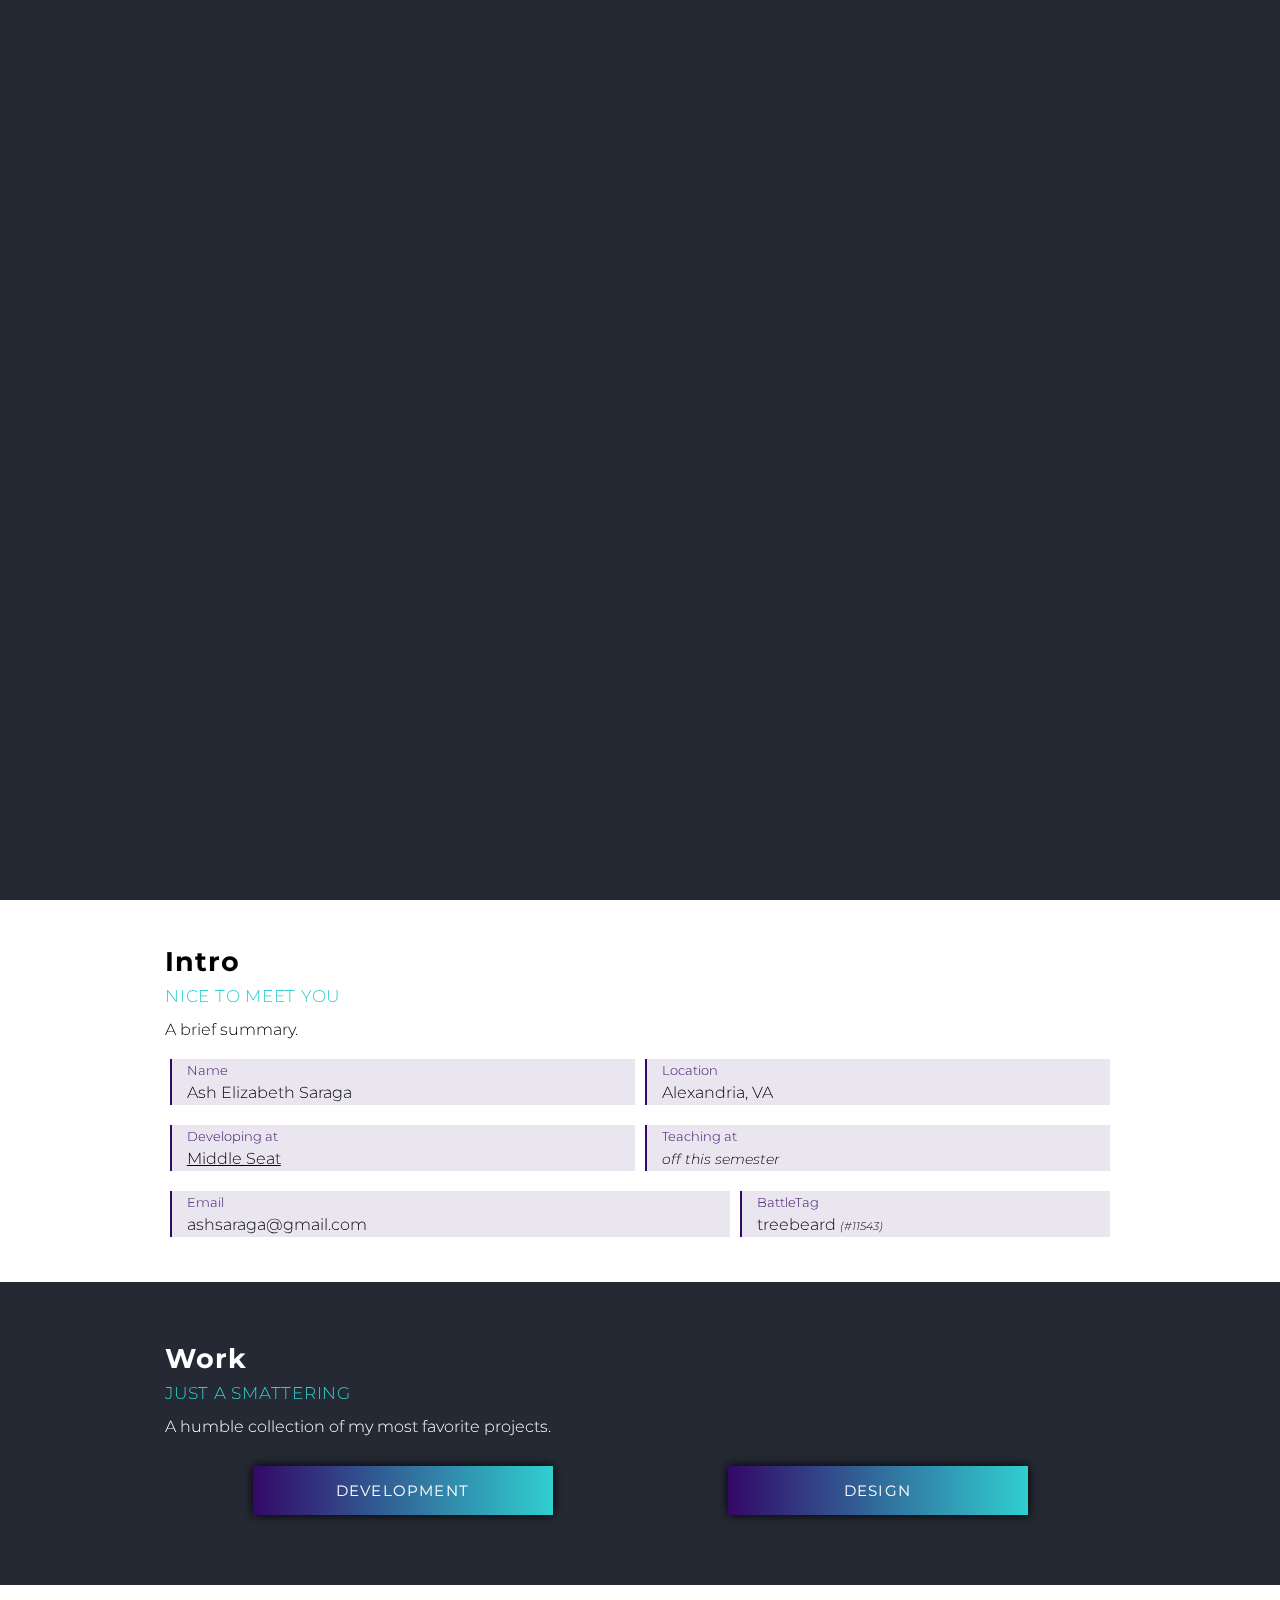
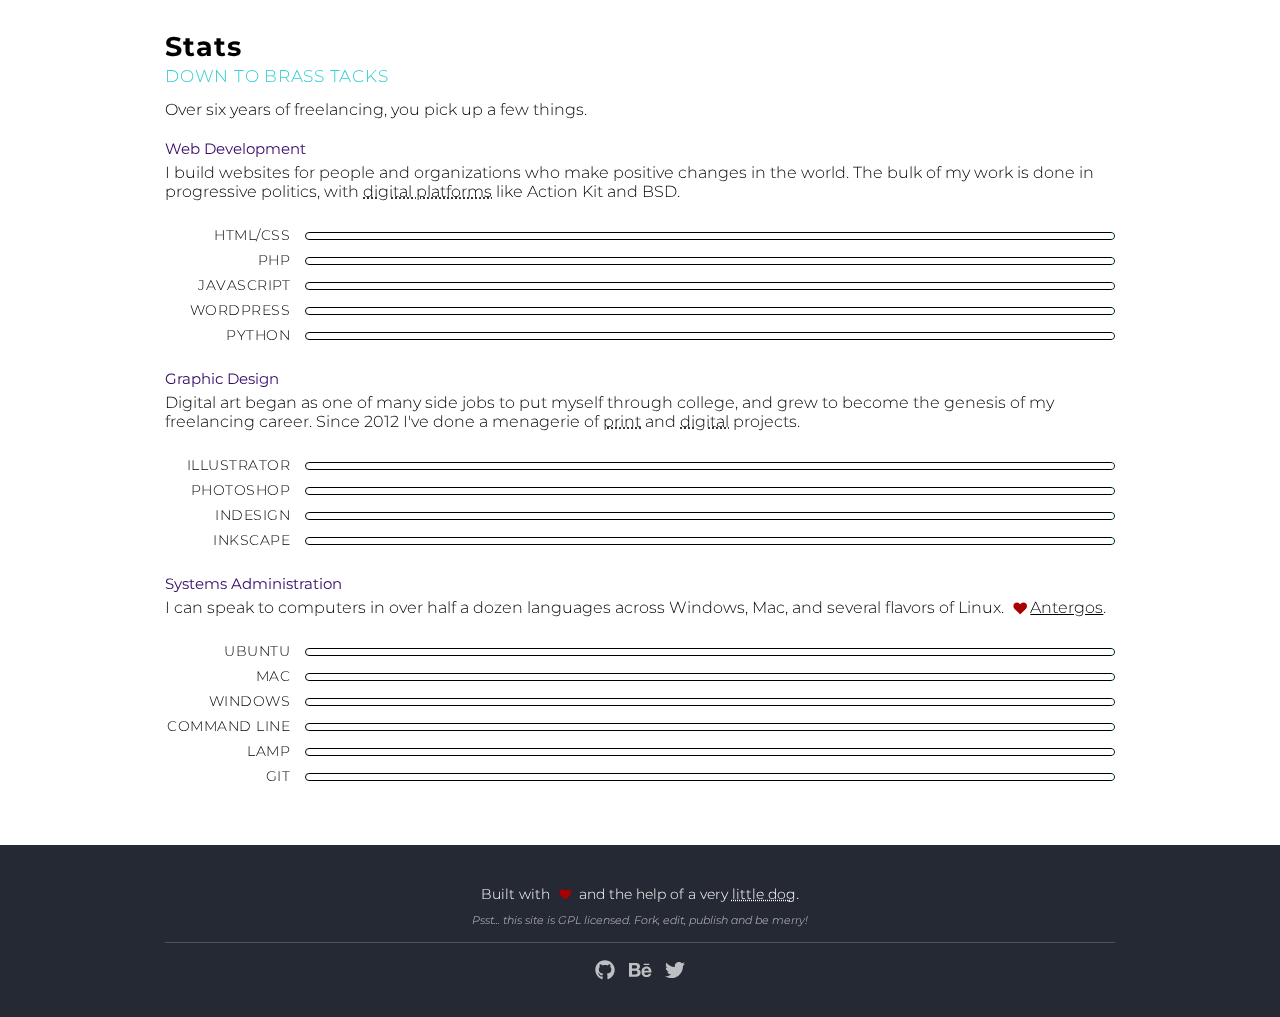
==== public_html/index.html @ e0e6b213 "Bleh" ====
<!DOCTYPE html>
<html>
<head>
	<title>Ash Saraga</title>

	<meta charset="utf-8">

	<!-- Theme Color for Chrome, Firefox and Opera Mobile -->
	<meta name="theme-color" content="#252934">

	<!-- Support for Mobile Screens -->
	<meta name="viewport" content="width=device-width, initial-scale=1">

	<!-- Favicon -->
	<link rel="icon" href="favicon.ico">

	<!-- Google Fonts | Montserrat -->
	<link href="https://fonts.googleapis.com/css?family=Montserrat:200,300,400,500" rel="stylesheet">

	<script defer src="js/fontawesome-all.js"></script>
	<link rel="stylesheet" type="text/css" href="css/styles.css">
	<link rel="stylesheet" type="text/css" href="css/rainfall.css">

</head>
<body>
	<div id="nav">
		<div class="nav__home">
			
		</div>
		<div class="nav__links">
			
		</div>
	</div>
	<section id="rain">
		<div class="intro__text">
			<h3></h3>
			<h2></h2>
			<h4></h4>
			<hr />
			<div id="perspective">
				<div id="perspective__scroll"><i class="fal fa-angle-double-down"></i> Scroll for more</div>
				<div id="perspective__change"><i class="fal fa-circle-notch display_sm"></i> Change perspective <i class="fal fa-circle-notch display_lrg"></i></div>
			</div>
		</div>
	</section>
	<section id="intro">
		<div class="__container">
			<h2>Intro</h2>
			<h3>Nice to meet you</h3>
			<p>A brief summary.</p>
			<div class="__flex">
				<div class="flex_50">
					<h5>Name</h5><p>Ash Elizabeth Saraga</p>
				</div>
				<div class="flex_50">
					<h5>Location</h5><p>Alexandria, VA</p>
				</div>
				<div class="flex_50">
					<h5>Developing at</h5><p><a href="https://middleseat.co" title="Middle Seat" target="_blank">Middle Seat</a></p>
				</div>
				<div class="flex_50">
					<h5>Teaching at</h5><p><span style="font-style: italic; font-size: 14px;">off this semester</span></p>
				</div>
				<div class="flex_60">
					<h5>Email</h5><p>ashsaraga@gmail.com</p>
				</div>
				<div class="flex_40">
					<h5>BattleTag</h5><p>treebeard <span style="font-size: 11px; font-style: italic;">(#11543)</span></p>
				</div>
			</div>
		</div>
	</section>
	<section id="work" class="inverted">
		<div class="__container">
			<h2>Work</h2>
			<h3>Just a smattering</h3>
			<p>A humble collection of my most favorite projects.</p>
			<div class="__flex">
				<a href="" title="Development" class="work-btn">Development</a>
				<a href="" title="Design" class="work-btn">Design</a>	
			</div>
		</div>
	</section>
	<section id="stats">
		<div class="__container">
			<h2>Stats</h2>
			<h3>Down to brass tacks</h3>
			<p>Over six years of freelancing, you pick up a few things.</p>
			<h4>Web Development</h4>
			<p>I build websites for people and organizations who make positive changes in the world.  The bulk of my work is done in progressive politics, with <div class="modulo_link">digital platforms<span class="modulo">
				<ul>
					<li>Action Kit</li>
					<li>Action Network</li>
					<li>Blue State Digital</li>
					<li>Nation Builder</li>
					<li>Sendy</li>
				</ul>
			</span></div> like Action Kit and BSD.</p>
				<ul>
					<li>HTML/CSS<div class="skill_points"><span class="91"></span></div></li>
					<li>PHP<div class="skill_points"><span class="70"></span></div></li>
					<li>JavaScript<div class="skill_points"><span class="75"></span></div></li>
					<li>WordPress<div class="skill_points"><span class="80"></span></div></li>
					<!-- <li>Django/Liquid<div class="skill_points"><span class="65"></span></div></li> -->
					<li>Python<div class="skill_points"><span class="50"></span></div></li>
				</ul>
			<h4>Graphic Design</h4>
			<p>Digital art began as one of many side jobs to put myself through college, and grew to become the genesis of my freelancing career.  Since 2012 I've done a menagerie of <div class="modulo_link">print<span class="modulo">
				<ul>
					<li>Invitations</li>
					<li>Yearbooks</li>
					<li>Posters</li>
					<li>Petitions</li>
				</ul>
			</span></div> and <div class="modulo_link">digital<span class="modulo">
				<ul>
					<li>Social Media Sharers</li>
					<li>Shop Ads</li>
					<li>Infographics</li>
				</ul>
			</span></div> projects.</p>
				<ul>
					<li>Illustrator<div class="skill_points"><span class="89"></span></div></li>
					<li>Photoshop<div class="skill_points"><span class="80"></span></div></li>
					<li>InDesign<div class="skill_points"><span class="65"></span></div></li>
					<li>InkScape<div class="skill_points"><span class="70"></span></div></li>
				</ul>
			<h4>Systems Administration</h4>
			<p>I can speak to computers in over half a dozen languages across Windows, Mac, and several flavors of Linux.  <a href="https://antergos.com/" title="Antergos" target="_blank"><i class="fas fa-heart"></i>Antergos</a>.</p>
				<ul>
					<li>Ubuntu<div class="skill_points"><span class="75"></span></div></li>
					<li>Mac<div class="skill_points"><span class="90"></span></div></li>
					<li>Windows<div class="skill_points"><span class="80"></span></div></li>
					<li>Command Line<div class="skill_points"><span class="80"></span></div></li>
					<li>LAMP<div class="skill_points"><span class="75"></span></div></li>
					<li>Git<div class="skill_points"><span class="85"></span></div></li>
				</ul>
		</div>
	</section>
	<footer>
		<div class="__container">
			<p>Built with <i class="fas fa-heart"></i> and the help of a very&nbsp;<div class="modulo_link">little dog<span class="modulo"><img src="img/leela.jpg" alt="Leela" /></span></div>.</p>
			<p class="psst">Psst... this site is GPL licensed.  Fork, edit, publish and be merry! </p>
			<hr />
			<a href="https://github.com/ashsaraga" title="GitHub @ashsaraga" target="_blank"><i class="fab fa-github"></i></a>
			<a href="https://www.behance.net/ashsaraga9c31" title="Behance" target="_blank"><i class="fab fa-behance"></i></a>
			<a href="https://twitter.com/mighty_lady" title="Twitter @mighty_lady" target="_blank"><i class="fab fa-twitter"></i></a>
		</div>
	</footer>
	<script src="https://code.jquery.com/jquery-3.3.1.js" integrity="sha256-2Kok7MbOyxpgUVvAk/HJ2jigOSYS2auK4Pfzbm7uH60=" crossorigin="anonymous"></script>
	<script src="js/rainfall.js" type="text/javascript" charset="utf-8" async defer></script>
	<script src="js/main.js" type="text/javascript" charset="utf-8" async defer></script>
</body>
</html>
---- public_html/css/styles.css ----
::-moz-selection { 
  color: #FFF;
  background: #252934;
}

::selection {
  color: #FFF; 
  background: #252934;
}

html { background-color: #252934; }

html,
body {
	margin: 0;
	padding: 0;
}

body {
	background-color: #FFF;
	font-family: 'Montserrat', sans-serif;
	font-weight: 300;
}

section {
	background: #FFF;
	padding: 35px 4%;
	margin: 0;
}

div {
	box-sizing: border-box;
}

.__container {
	margin: 0 auto;
	max-width: 950px;
	padding: 0;
}

.__flex {
	display: flex;
	flex-wrap: wrap;
}

.flex_40 {
	width: 39%;
}

.flex_50 {
	width: 49%;
}

.flex_60 {
	width: 59%
}

@media screen and (max-width: 499px) {
	.flex_40,
	.flex_50,
	.flex_60 {
		width: 100%;
	}
}

h2 {
	font-size: 27px;
	letter-spacing: 1px;
	margin: 10px 0;
}

h3 {
	color: #30cfd0;
	font-size: 17px;
	font-weight: 300;
	letter-spacing: .75px;
	line-height: 1;
	margin: 5px 0 15px;
	text-transform: uppercase;
}

h4 {
	color: #330867;
	font-size: 15px;
	margin: 20px 0;
}

h5 {
	color: #330867;
	font-size: 13px;
	font-weight: 300;
	margin: 0;
}

p {
	margin: 10px 0;
}

p a {
	text-decoration: underline;
}

a,
a svg,
p a svg,
span {
	color: inherit;
	text-decoration: none;
	transition-duration: .3s;
}

a:hover,
a:hover svg {
	color: #30cfd0;
}

ul {
	list-style: none;
}

.inverted {
	background: #252934;
	color: #FFF;
	padding: 50px 4%;
}

.display_lrg {
	display: inline-block;
}

.display_sm {
	display: none;
}

@media screen and (max-width: 749px) {
	.display_lrg {
		display: none;
	}

	.display_sm {
		display: inline-block;
	}	
}

#rain {
	color: #FFF;
	padding: 10px;
}

#rain h2 {
	color: #FFF;
	font-size: 40px;
	font-weight: 500;
	letter-spacing: 1px;
	margin: 5px auto;
	position: relative;
}

#rain h3 {
	color: #FFF;
	font-size: 22px;
	font-weight: 300;
	letter-spacing: 1px;
	margin: 10px auto;
	position: relative;
	top: 25px;
	text-transform: none;
}

#rain h4 {
	color: #FFF;
	font-size: 13px;
	font-style: italic;
	font-weight: 200;
	letter-spacing: .75px;
	margin: 5px auto;
	opacity: .9;
	position: relative;
}

.intro__text {
	margin: 18vh 15vw;
	position: relative;
	text-shadow: 0px 0px 10px rgba(0, 0, 0, 1);
	z-index: 5;
}

@media screen and (max-width: 499px) {
	.intro__text {
		margin: 14vh 8vw;
	}
}

.intro__text hr {
	background: rgba(255, 255, 255, .7);
	border: 0;
	height: 1px;
	margin: 30px 0;
	width: 0%;
}

#perspective {
	opacity: 0;
}

#perspective__scroll,
#perspective__change {
	cursor: pointer;
	font-size: 13px;
	letter-spacing: 1px;
	line-height: 20px;
	opacity: .8;
	text-transform: uppercase;
	transition-duration: .3s;
}

#perspective__scroll:hover,
#perspective__change:hover {
	opacity: 1;
}

#perspective__scroll {
	float: left;
	width: 49%;
}

#perspective__scroll svg {
	font-size: 18px;
	margin: 0 5px;
}

#perspective__change {
	float: right;
	text-align: right;
	width: 49%;
}

#perspective__change svg {
	margin: 0 3px;
}

@media screen and (max-width: 749px) {
	#perspective__scroll,
	#perspective__change {
		margin: 0 auto 10px;
		text-align: left;
		width: 100%;
	}
}

.refresh {
	animation-name: barrel_roll;
  animation-duration: .4s;
  animation-iteration-count: 1;
  animation-timing-function: ease-in;
}

@keyframes barrel_roll {
	from {
    transform: rotate(0deg);
  }
  to {
    transform: rotate(360deg);
  }
}

#intro {

}

#intro .__flex div {
	background: rgba(51, 8, 103, .1);
	border-left: 2px solid #330867;
	margin: 10px auto;
	padding: 3px 15px;
}

@media screen and (max-width: 499px) {
	#intro .__flex div {
		margin: 5px auto;
	}
}

#intro .__flex div p {
	margin: 5px 0 0 0;
}

#work {

}

.work-btn {
	background-image: linear-gradient(90deg, #330867 0%, #30cfd0 100%);
	-webkit-box-shadow: 0px 0px 10px 0px rgba(0,0,0,1);
	-moz-box-shadow: 0px 0px 10px 0px rgba(0,0,0,1);
	box-shadow: 0px 0px 10px 0px rgba(0,0,0,1);
	display: block;
	font-size: 15px;
	font-weight: 400;
	letter-spacing: 1.2px;
	margin: 20px auto;
	padding: 15px 0;
	position: relative;
	text-align: center;
	text-transform: uppercase;
	width: 300px;
}

.work-btn:hover,
body.azure .work-btn:hover,
body.grass .work-btn:hover,
body.fruit .work-btn:hover,
body.deep .work-btn:hover,
body.sunset .work-btn:hover,
body.morpheus .work-btn:hover,
body.lemon .work-btn:hover {
	color: #FFF;
	transform: scale(1.03);
}

#stats {

}

#stats h2 {
	margin-bottom: 5px;
}

#stats h4 {
	font-weight: 400;
	margin-bottom: 5px;
}

#stats p {
	display: inline;
}

#stats ul {
	margin: 25px 0;
	padding: 0;
	text-align: right;
}

#stats ul li {
	box-sizing: border-box;
	font-size: 14px;
	letter-spacing: .5px;
	margin: 7px auto 7px 0;
	text-transform: uppercase;
	width: 100%;
}

svg.fa-heart {
	color: #aa0000;
	font-size: .8em;
	margin-left: 5px;
	margin-right: 3px;
	opacity: 1;
}

.skill_points {
	background-image: linear-gradient(#000 0%, #000 100%);
	background-position: left top;
	background-repeat: no-repeat;
	background-size: 0% 100%;
	border: 1px solid #000;
	border-radius: 4px;
	content: "";
	display: inline-block;
	height: 8px;
	margin: 0 0 0 15px;
	overflow: hidden;
	position: relative;
	transition-duration: .8s;
	transition-timing-function: ease-in-out;
	width: calc(100% - 140px);
}

@media screen and (max-width: 499px) {
	.skill_points {
		margin: 0;
		width: 100%;
	}
}

.skill_points span {
	background-image: linear-gradient(90deg, #330867 0%, #30cfd0 100%);
	height: 10px;
	left: 0;
	mix-blend-mode: screen;
	position: absolute;
	width: 100%;
}

.modulo_link {
	cursor: help;
	display: inline;
	text-decoration: underline;
	text-decoration-style: dotted;
	position: relative;
}

.modulo {
	background: rgba(255, 255, 255, .95);
	/*background-blend-mode: multiply;*/
	border: 1px solid #000;
	border-radius: 4px;
	display: none;
	left: calc(100% - 150px);
	padding: 1px 10px;
	position: absolute;
	top: calc(1em + 10px);
	width: 200px;
	z-index: 4;
}

.modulo ul,
#stats .modulo ul {
	font-size: 12px;
	list-style-type: disc;
	margin: 15px 0 15px 15px;
	padding-left: 10px;
	text-align: left;
}

.modulo ul li,
#stats .modulo ul li {
	font-size: 12px;	
}

.modulo_link:hover > .modulo {
	display: block;
}

footer {
	background-color: #252934;
	color: #FFF;
	padding: 35px 9%;
	text-align: center;
}

footer p { 
	display: inline-block; 
	font-size: 14px;
	margin: 5px auto;
}

footer .modulo_link {
	display: inline; 
	font-size: 14px;
}

footer .modulo {
	background: transparent;
	border: 0;
	bottom: calc(1em + 5px);
	overflow: hidden;
	padding: 0;
	top: auto;
	width: 250px;
}

footer .modulo img {
	width: 250px;
}

.psst {
	display: block;
	font-size: 11px;
	font-style: italic;
	opacity: .7;
}

footer hr {
	background: #FFF;
	border: 0;
	height: 1px;
	margin: 15px auto;
	opacity: .2;
}

footer a {
	display: inline-block;
	font-size: 20px;
	margin: 0 5px;
	opacity: .7;
}

footer a:hover {
	opacity: 1;
}


/*
 *  Sub Page Styles
 */

#home__again {
	float: left;
	font-size: 18px;
	margin-left: 2%;
	margin-top: 5px;
}

#home__again a {
	margin: 0 7px 0 0;
	opacity: .8;
}

#home__again a:hover,
#home__again a:hover svg {
	color: #FFF;
	opacity: 1;
}

#home__again a svg,
.sub #perspective__change svg {
	position: relative;
	top: 1px;
}

span.nav_text {
	font-size: 15px;
	font-weight: 200;
	letter-spacing: 1px;
	opacity: 0;
	text-transform: uppercase;
}

#home__again a:hover + span,
#perspective__change svg:hover + span {
	opacity: 1;
}

.sub #perspective__change {
	font-size: 18px;
	margin-right: 2%;
	margin-top: 5px;
}

.sub #perspective__change svg {
	display: inline-block;
	float: right;
	margin: 0 0 0 7px;
}

@media screen and (max-width: 749px) {
	.sub #perspective__change {
		margin: 0 0 0 7px;
		text-align: left;
		width: auto;
	}
}
---- public_html/css/rainfall.css ----
#rain {
  background-color: #252934;
  box-sizing: border-box;
  height: 100vh;
  overflow: hidden;
  position: relative;
  width: 100%;
}

#rain.sub {
  height: 50px;
}

.drop {
  background-image: linear-gradient(#30cfd0 0%, #30cfd0 100%);
  border-radius: 3px;
  height: 3px; 
  opacity: 0;
  position: absolute;
  width: 3px;
}

/*dark: #8fd3f4, light: #84fab0*/
body.azure .drop { background-image: linear-gradient(rgba(143, 211, 244, .7) 0%, #84fab0 100%); }
body.azure .drop.solid { background-image: linear-gradient(#84fab0 0%, #84fab0 100%); }
body.azure h3,
body.azure a:hover,
body.azure a:hover svg { color: #84fab0; }
body.azure h4, 
body.azure h5 { color: #8fd3f4; }
body.azure #intro .__flex div {
  background: rgba(143, 211, 244, .1);
  border-left: 2px solid #8fd3f4;
}
body.azure .work-btn,
body.azure .skill_points span {
  background-image: linear-gradient(90deg, #8fd3f4 0%, #84fab0 100%);
}

/*dark: #96e6a1, light: #d4fc79 */
body.grass .drop { background-image: linear-gradient(rgba(150, 230, 161, .7) 0%, #d4fc79 100%); }
body.grass .drop.solid { background-image: linear-gradient(#d4fc79 0%, #d4fc79 100%); }
body.grass h3,
body.grass a:hover,
body.grass a:hover svg { color: #d4fc79; }
body.grass h4, 
body.grass h5 { color: #96e6a1; }
body.grass #intro .__flex div {
  background: rgba(150, 230, 161, .1);
  border-left: 2px solid #96e6a1;
}
body.grass .work-btn,
body.grass .skill_points span {
  background-image: linear-gradient(90deg, #96e6a1 0%, #d4fc79 100%);
}

/*dark: #d57eeb, light: #fccb90*/
body.fruit .drop { background-image: linear-gradient(rgba(213, 126, 235, .7) 0%, #fccb90 100%); }
body.fruit .drop.solid { background-image: linear-gradient(#fccb90 0%, #fccb90 100%); }
body.fruit h3,
body.fruit a:hover,
body.fruit a:hover svg { color: #fccb90; }
body.fruit h4, 
body.fruit h5 { color: #d57eeb; }
body.fruit #intro .__flex div {
  background: rgba(213, 126, 235, .1);
  border-left: 2px solid #d57eeb;
}
body.fruit .work-btn,
body.fruit .skill_points span {
  background-image: linear-gradient(90deg, #d57eeb 0%, #fccb90 100%);
}

/*dark: #8ec5fc, light: #e0c3fc*/
body.deep .drop { background-image: linear-gradient(rgba(142, 197, 252, .7) 0%, #e0c3fc 100%); }
body.deep .drop.solid { background-image: linear-gradient(#e0c3fc 0%, #e0c3fc 100%); }
body.deep h3,
body.deep a:hover,
body.deep a:hover svg { color: #e0c3fc; }
body.deep h4, 
body.deep h5 { color: #8ec5fc; }
body.deep #intro .__flex div {
  background: rgba(142, 197, 252, .1);
  border-left: 2px solid #8ec5fc;
}
body.deep .work-btn,
body.deep .skill_points span {
  background-image: linear-gradient(90deg, #8ec5fc 0%, #e0c3fc 100%);
}

/*dark: #fa709a, light: #fee140*/
body.sunset .drop { background-image: linear-gradient(rgba(250, 112, 154, .7) 0%, #fee140 100%); }
body.sunset .drop.solid { background-image: linear-gradient(#fee140 0%, #fee140 100%); }
body.sunset h3,
body.sunset a:hover,
body.sunset a:hover svg { color: #fee140; }
body.sunset h4, 
body.sunset h5 { color: #fa709a; }
body.sunset #intro .__flex div {
  background: rgba(250, 112, 154, .1);
  border-left: 2px solid #fa709a;
}
body.sunset .work-btn,
body.sunset .skill_points span {
  background-image: linear-gradient(90deg, #fa709a 0%, #fee140 100%);
}

/*dark: #330867, light: #30cfd0*/
body.morpheus .drop { background-image: linear-gradient(rgba(51, 8, 103, .7) 0%, #30cfd0 100%); }
body.morpheus .drop.solid { background-image: linear-gradient(#30cfd0 0%, #30cfd0 100%); }
body.morpheus h3,
body.morpheus a:hover,
body.morpheus a:hover svg { color: #30cfd0; }
body.morpheus h4, 
body.morpheus h5 { color: #330867; }
body.morpheus #intro .__flex div {
  background: rgba(51, 8, 103, .1);
  border-left: 2px solid #330867;
}
body.morpheus .work-btn,
body.morpheus .skill_points span {
  background-image: linear-gradient(90deg, #330867 0%, #30cfd0 100%);
}

/*dark: #96fbc4, light: #f9f586*/
body.lemon .drop { background-image: linear-gradient(rgba(150, 251, 196, .7) 0%, #f9f586 100%); }
body.lemon .drop.solid { background-image: linear-gradient(#f9f586 0%, #f9f586 100%); }
body.lemon h3,
body.lemon a:hover,
body.lemon a:hover svg { color: #f9f586; }
body.lemon h4, 
body.lemon h5 { color: #96fbc4; }
body.lemon #intro .__flex div {
  background: rgba(150, 251, 196, .1);
  border-left: 2px solid #96fbc4;
}
body.lemon .work-btn,
body.lemon .skill_points span {
  background-image: linear-gradient(90deg, #96fbc4 0%, #f9f586 100%);
}
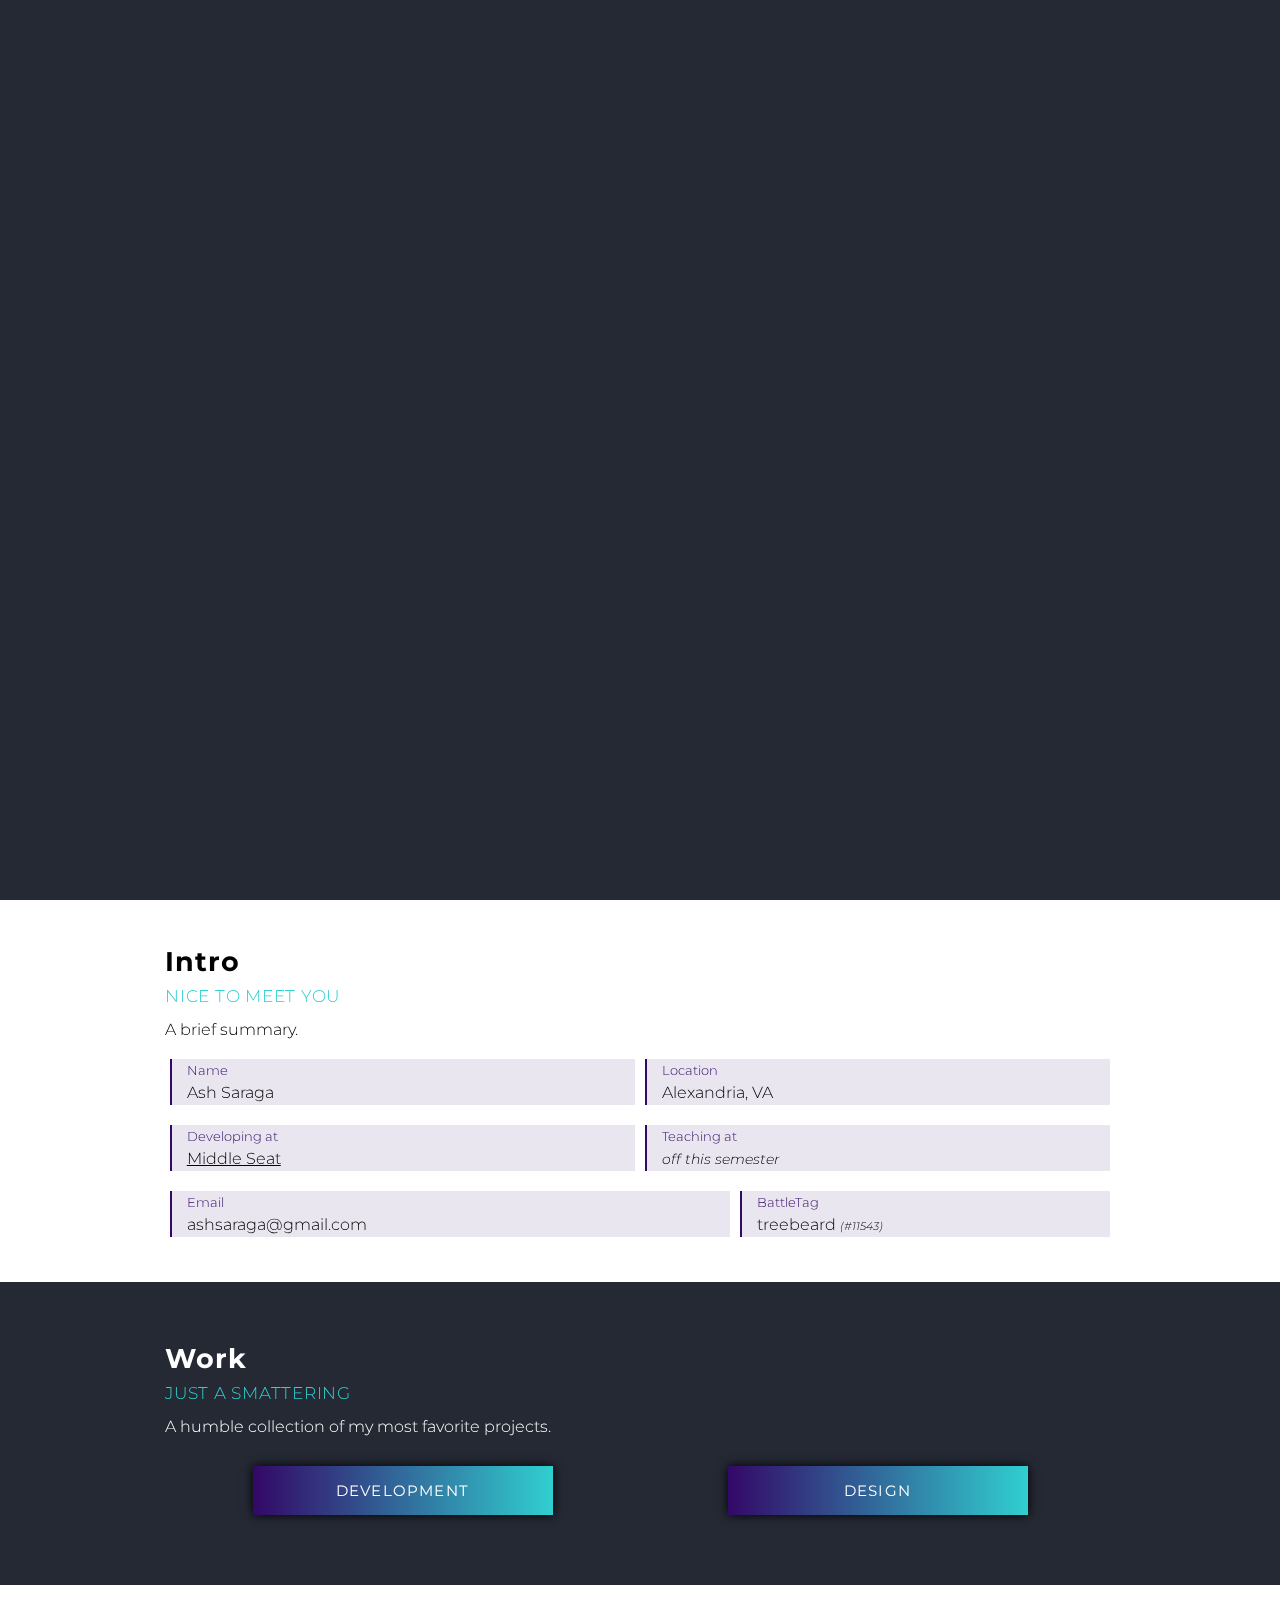
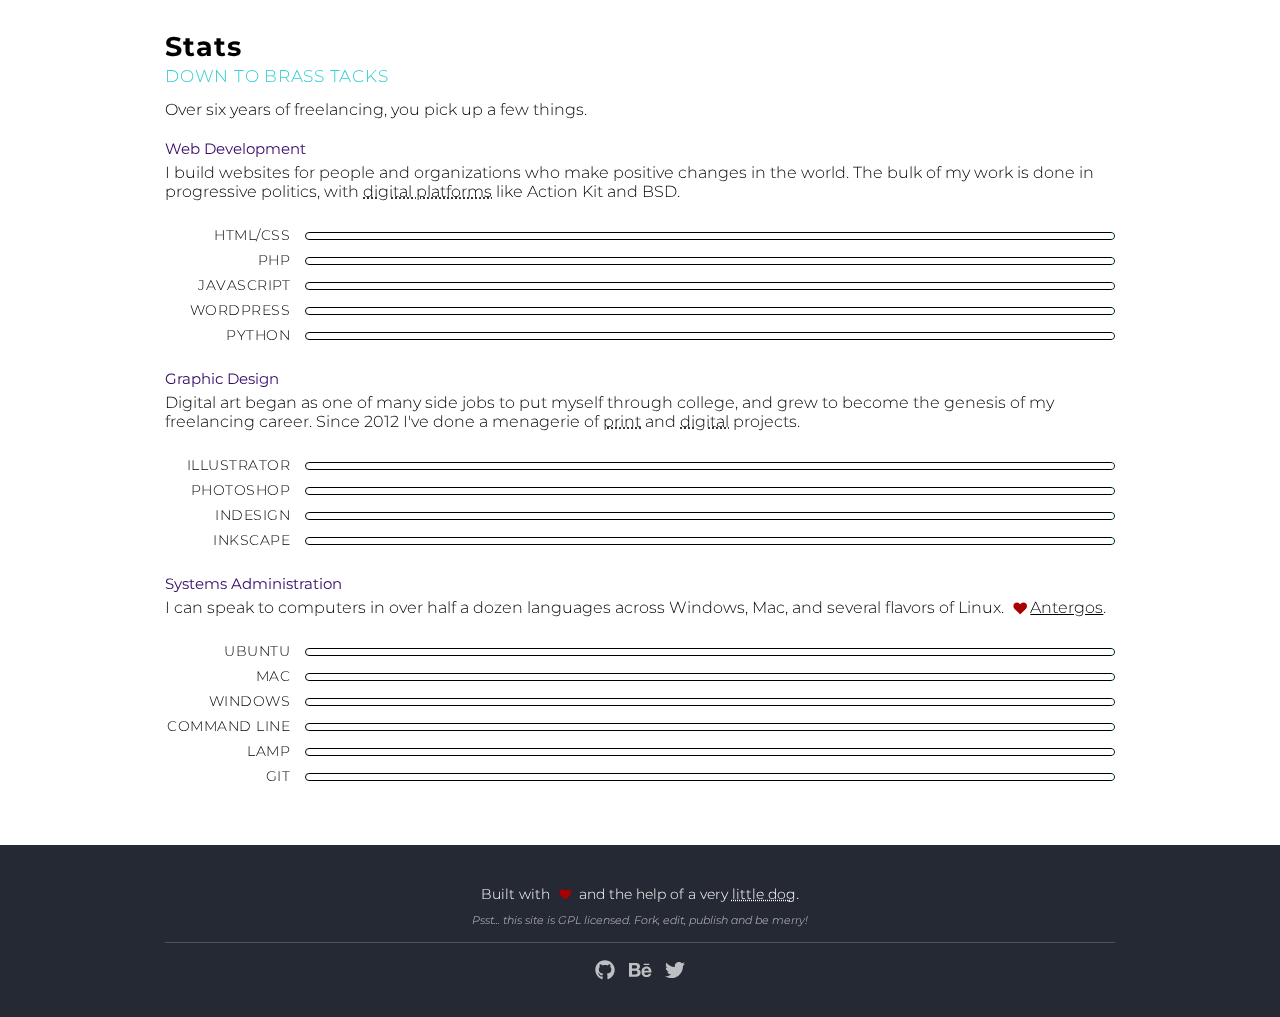
==== commit 8937397f: "Ugh" ====
--- a/public_html/index.html
+++ b/public_html/index.html
@@ -50,7 +50,7 @@
 			<p>A brief summary.</p>
 			<div class="__flex">
 				<div class="flex_50">
-					<h5>Name</h5><p>Ash Elizabeth Saraga</p>
+					<h5>Name</h5><p>Ash Saraga</p>
 				</div>
 				<div class="flex_50">
 					<h5>Location</h5><p>Alexandria, VA</p>
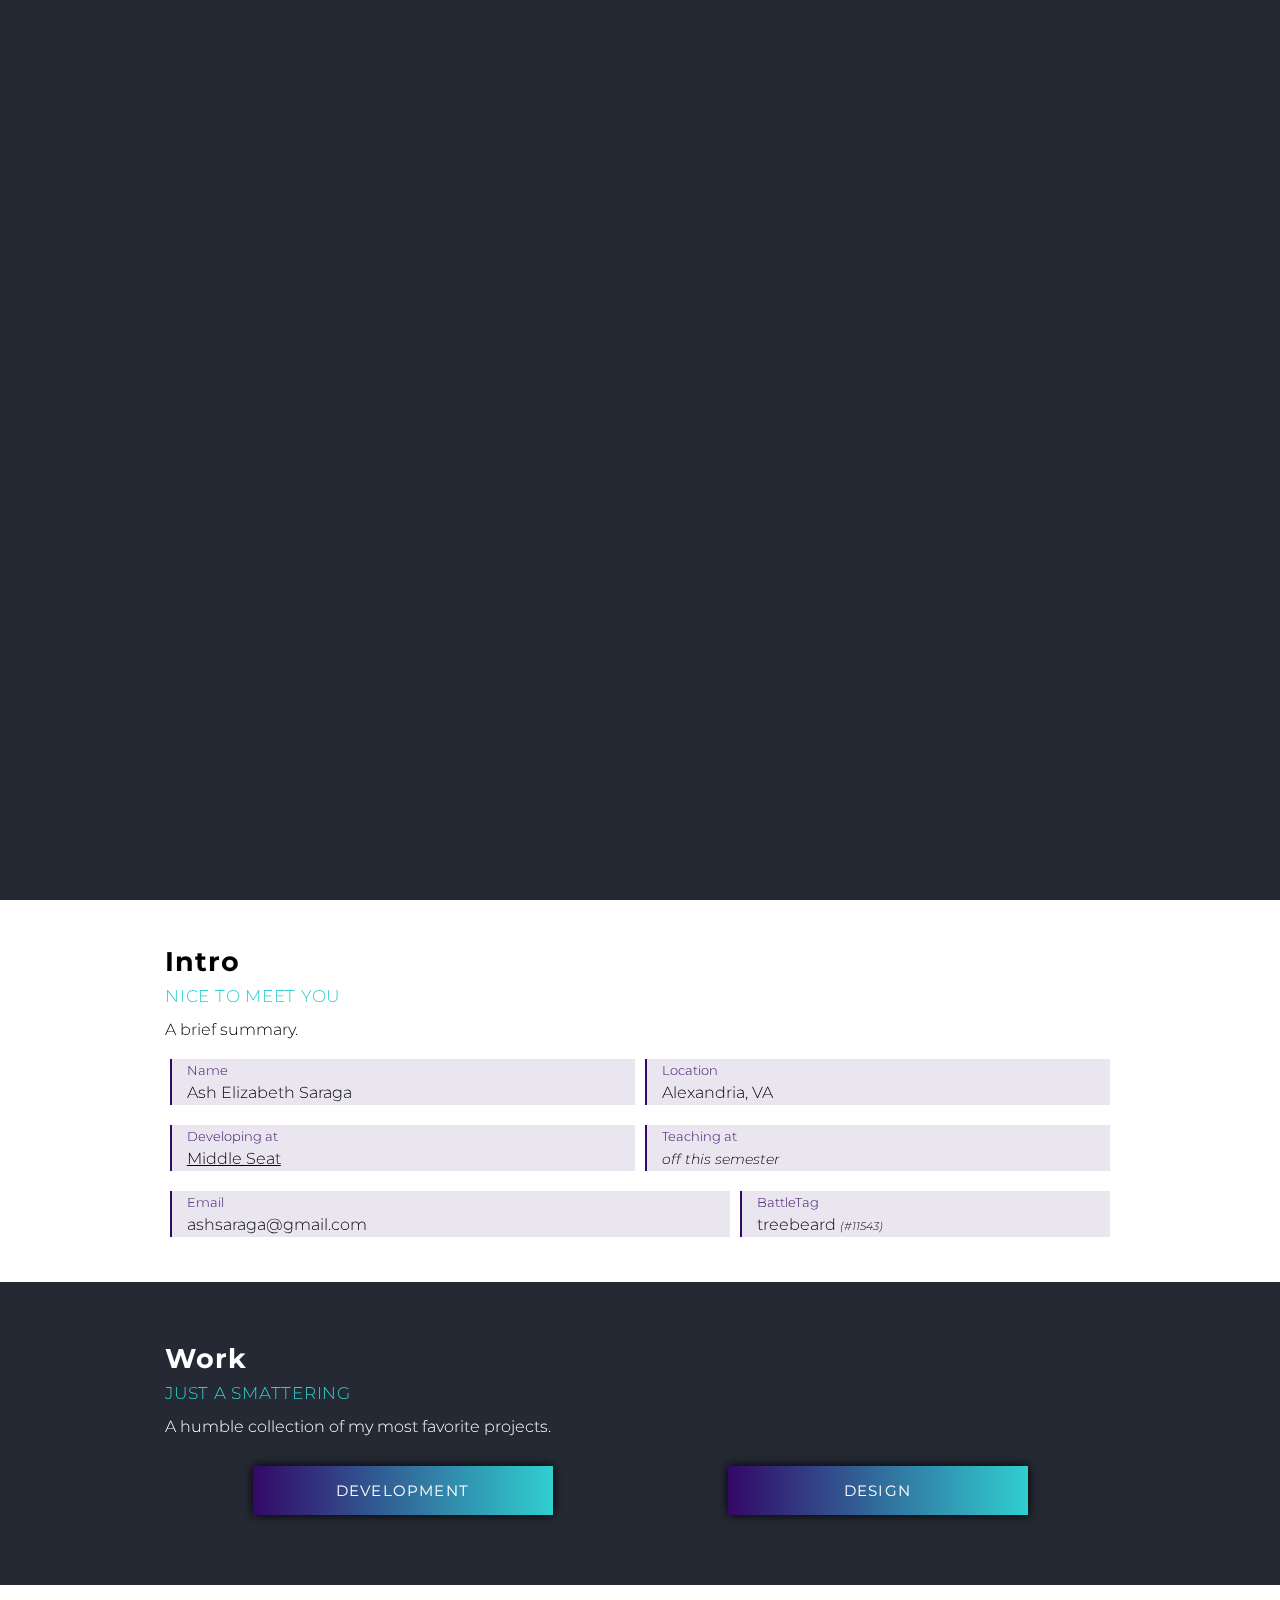
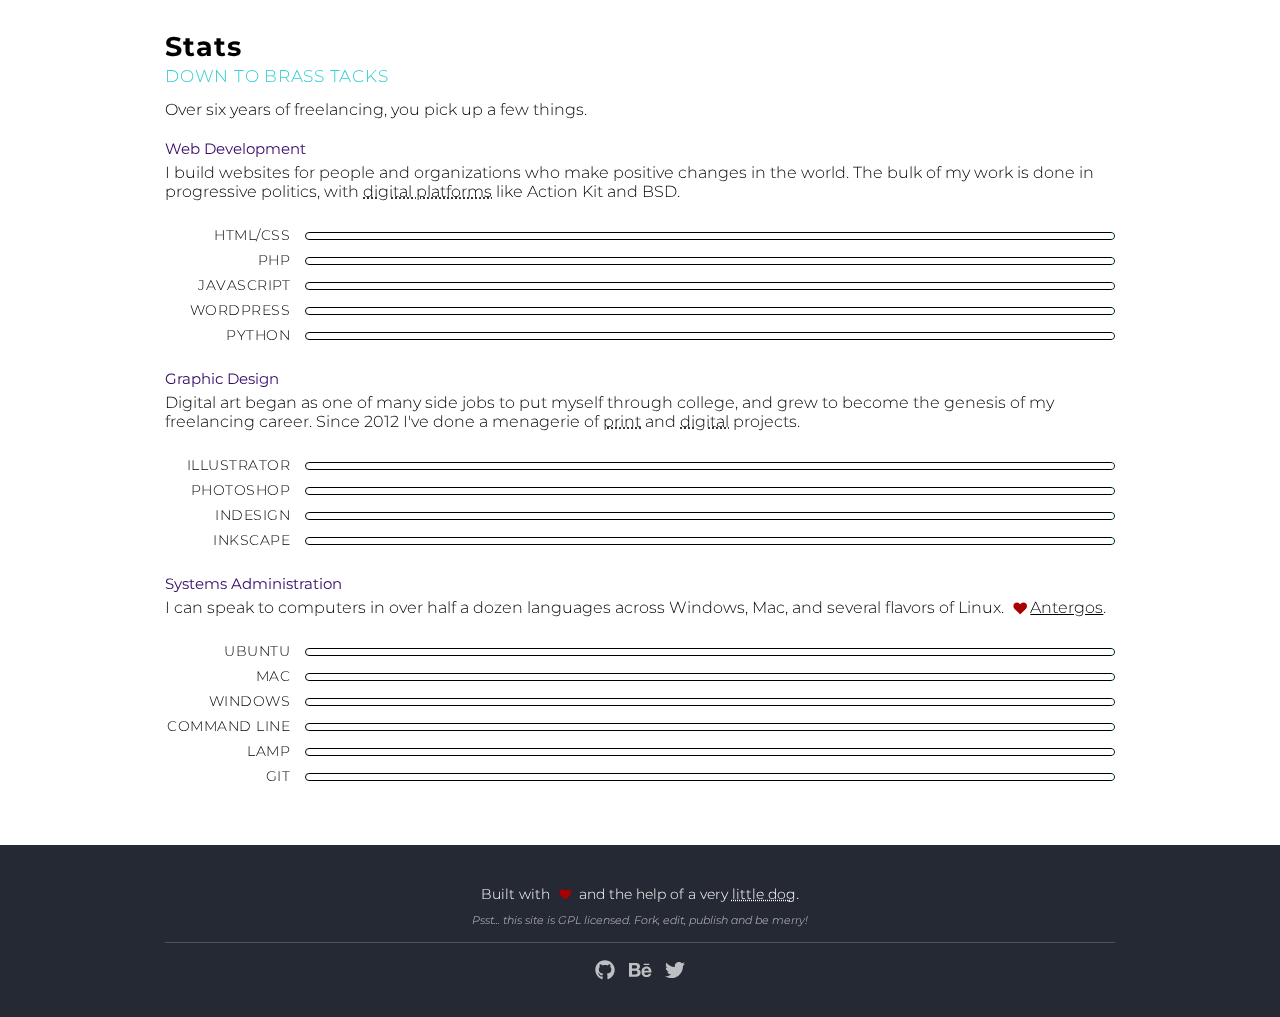
==== commit 4d9024ac: "Maybe?" ====
--- a/public_html/index.html
+++ b/public_html/index.html
@@ -50,7 +50,7 @@
 			<p>A brief summary.</p>
 			<div class="__flex">
 				<div class="flex_50">
-					<h5>Name</h5><p>Ash Saraga</p>
+					<h5>Name</h5><p>Ash Elizabeth Saraga</p>
 				</div>
 				<div class="flex_50">
 					<h5>Location</h5><p>Alexandria, VA</p>
